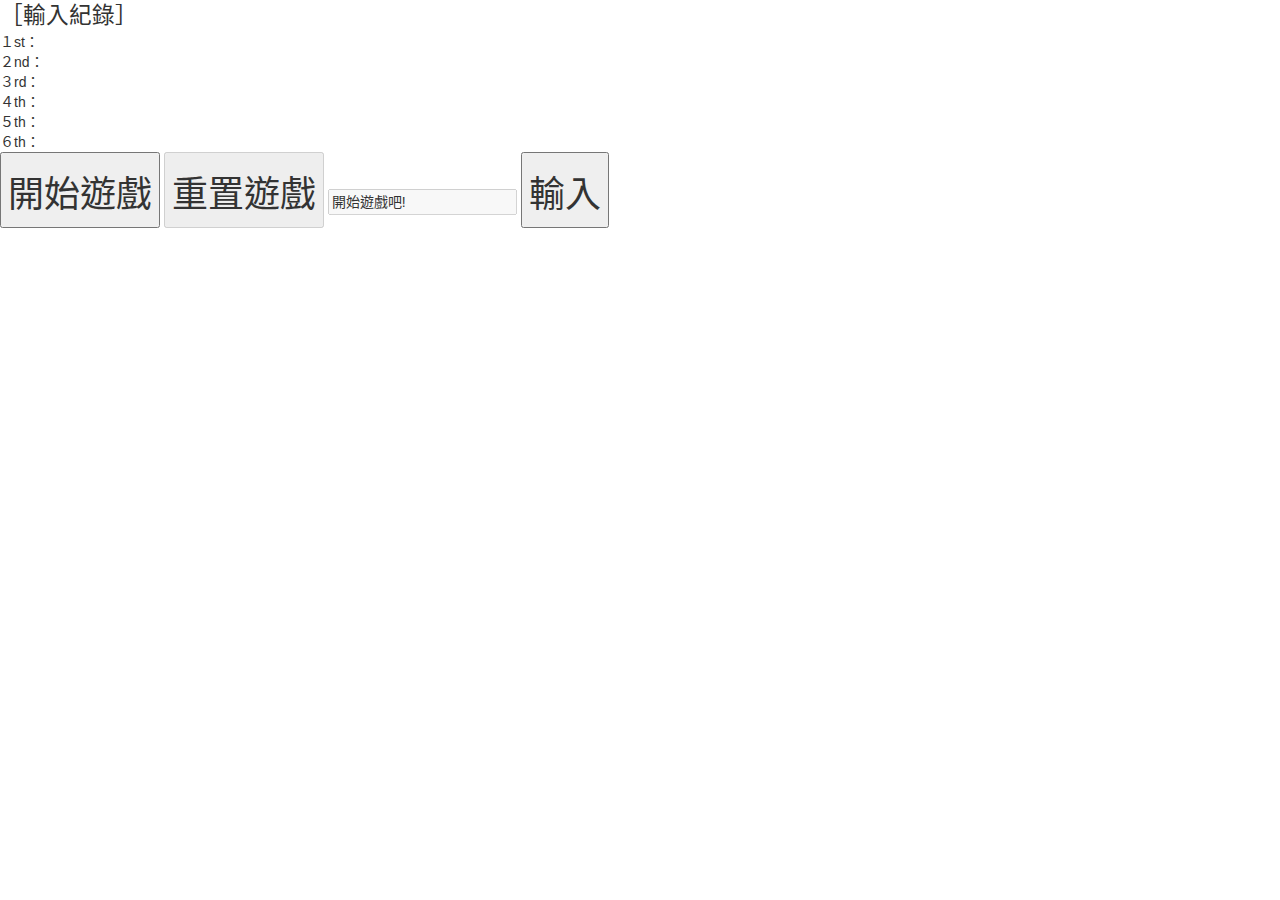
==== finalproject/index.html @ 57e8ae84 "Add files via upload" ====
<!DOCTYPE html>
<html lang="zh-tw">
<head>
    <meta charset="UTF-8">
    <meta name="viewport" content="width=device-width, initial-scale=1.0">
    <title>拆炸彈</title>

<link rel="stylesheet" href="https://maxcdn.bootstrapcdn.com/bootstrap/3.4.1/css/bootstrap.min.css">

<link rel="stylesheet" href="../css/sizeandposition.css">
</head>
<body  background="../jpg/bgbg.jpg"></body>
    <div class="reminder ">
        <div class="remindline " style="border-bottom-style: hidden;" >
            <div class="remindword" style="margin-top: 0px; font-size: 0.6cm;font-family: 標楷體;">［輸入紀錄］</div>
        </div>
        <div id="1" class="remindline">
            <div id="1" class="remindword remindcount">１st：</div>
     
        </div>
        <div id="2" class="remindline">
            <div id="2" class="remindword remindcount">２nd：</div>
        </div>
        <div id="3" class="remindline">
            <div id="3" class="remindword remindcount">３rd：</div>
        </div>
        <div id="4" class="remindline">
            <div id="4" class="remindword remindcount">４th：</div>
        </div>
        <div id="5" class="remindline">
            <div id="5" class="remindword remindcount">５th：</div>
        </div>
        <div id="6" class="remindline">
            <div id="6" class="remindword remindcount">６th：</div>
        </div>
    </div>
    <div class="bomb">
        <div class="bombsliver">
            <div class="bombnumber bm1 " style="background-image: url(../jpg/數字0.png);"></div>
            <div class="bombnumber bm2 " style="background-image: url(../jpg/數字5.png);"></div>
            <div class="bombdot bd1 " style="background-image: url(../jpg/冒號點點.png);"></div>
            <div class="bombdot bd2 " style="background-image: url(../jpg/冒號點點.png);"></div>
            <div class="bombnumber bm3 " style="background-image: url(../jpg/數字0.png);"></div>
            <div class="bombnumber bm4 " style="background-image: url(../jpg/數字0.png);"></div>
    </div>

    <button id="startgame" class="button"><h1>開始遊戲</h1></button>
    <button id="resetgame" class="button" disabled=true><h1>重置遊戲</h1></button>
    <input  id="input" class="inputblank" maxlength="4"  placeholder="請輸入炸彈密碼" value="開始遊戲吧!" disabled=true  >
    <button id="giveans" class="giveans"><h1>輸入</h1></button>
    
    <!-- jQuery -->
  <script src="https://ajax.googleapis.com/ajax/libs/jquery/3.5.1/jquery.min.js"></script>
  <!-- Bootstrap -->
  <script src="https://cdn.jsdelivr.net/npm/bootstrap@5.0.0-beta1/dist/js/bootstrap.bundle.min.js"
    integrity="sha384-ygbV9kiqUc6oa4msXn9868pTtWMgiQaeYH7/t7LECLbyPA2x65Kgf80OJFdroafW" crossorigin="anonymous">
  </script>
  <script src="../js/inputans.js"></script>
  <script src="../js/start.js"></script>
  <script src="../js/resetgame.js"></script>
</body>
</html>
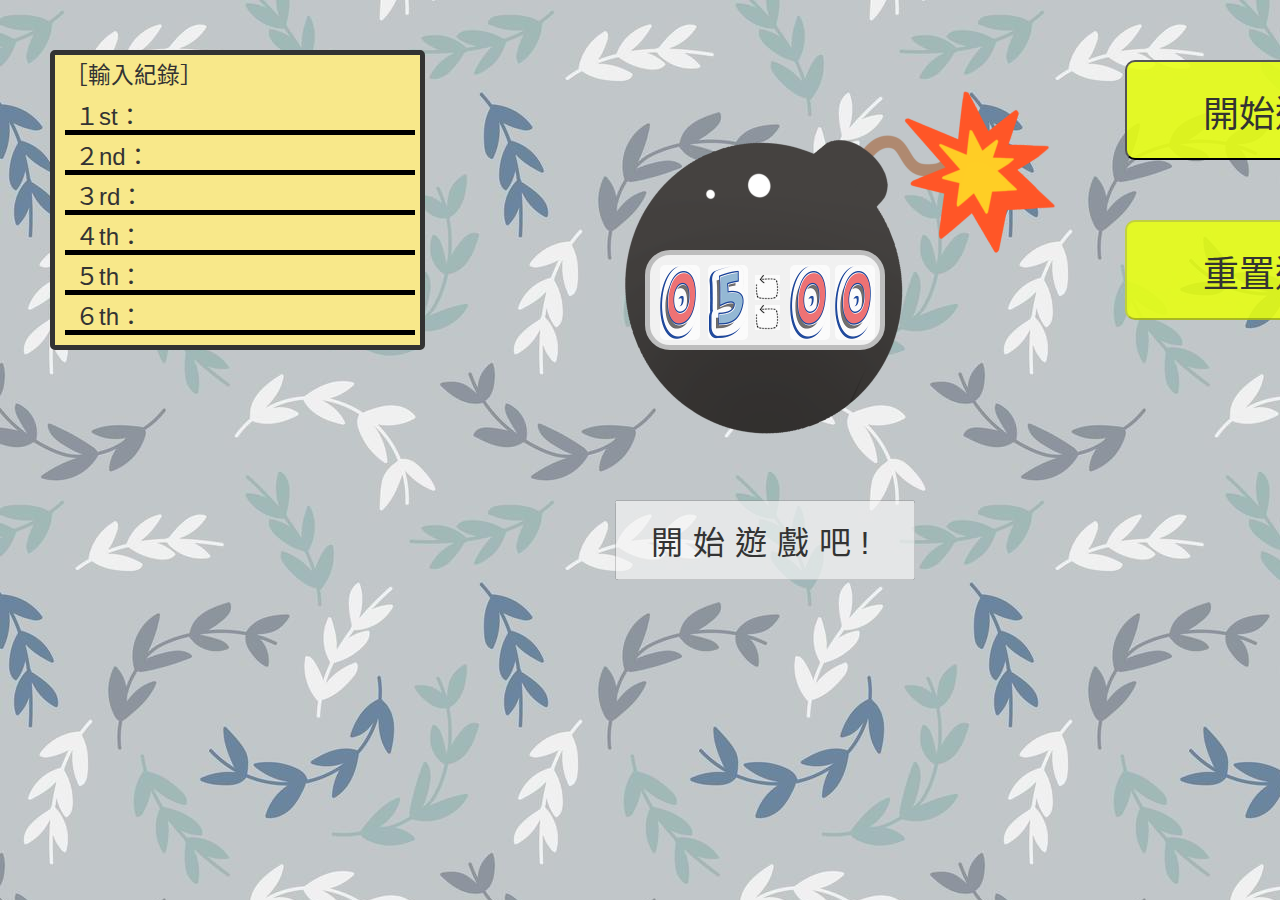
==== commit 1ac67393: "Update index.html" ====
--- a/finalproject/index.html
+++ b/finalproject/index.html
@@ -7,9 +7,9 @@
 
 <link rel="stylesheet" href="https://maxcdn.bootstrapcdn.com/bootstrap/3.4.1/css/bootstrap.min.css">
 
-<link rel="stylesheet" href="../css/sizeandposition.css">
+<link rel="stylesheet" href="./css/sizeandposition.css">
 </head>
-<body  background="../jpg/bgbg.jpg"></body>
+<body  background="./jpg/bgbg.jpg"></body>
     <div class="reminder ">
         <div class="remindline " style="border-bottom-style: hidden;" >
             <div class="remindword" style="margin-top: 0px; font-size: 0.6cm;font-family: 標楷體;">［輸入紀錄］</div>
@@ -36,12 +36,12 @@
     </div>
     <div class="bomb">
         <div class="bombsliver">
-            <div class="bombnumber bm1 " style="background-image: url(../jpg/數字0.png);"></div>
-            <div class="bombnumber bm2 " style="background-image: url(../jpg/數字5.png);"></div>
-            <div class="bombdot bd1 " style="background-image: url(../jpg/冒號點點.png);"></div>
-            <div class="bombdot bd2 " style="background-image: url(../jpg/冒號點點.png);"></div>
-            <div class="bombnumber bm3 " style="background-image: url(../jpg/數字0.png);"></div>
-            <div class="bombnumber bm4 " style="background-image: url(../jpg/數字0.png);"></div>
+            <div class="bombnumber bm1 " style="background-image: url(./jpg/數字0.png);"></div>
+            <div class="bombnumber bm2 " style="background-image: url(./jpg/數字5.png);"></div>
+            <div class="bombdot bd1 " style="background-image: url(./jpg/冒號點點.png);"></div>
+            <div class="bombdot bd2 " style="background-image: url(./jpg/冒號點點.png);"></div>
+            <div class="bombnumber bm3 " style="background-image: url(./jpg/數字0.png);"></div>
+            <div class="bombnumber bm4 " style="background-image: url(./jpg/數字0.png);"></div>
     </div>
 
     <button id="startgame" class="button"><h1>開始遊戲</h1></button>
@@ -55,8 +55,8 @@
   <script src="https://cdn.jsdelivr.net/npm/bootstrap@5.0.0-beta1/dist/js/bootstrap.bundle.min.js"
     integrity="sha384-ygbV9kiqUc6oa4msXn9868pTtWMgiQaeYH7/t7LECLbyPA2x65Kgf80OJFdroafW" crossorigin="anonymous">
   </script>
-  <script src="../js/inputans.js"></script>
-  <script src="../js/start.js"></script>
-  <script src="../js/resetgame.js"></script>
+  <script src="./js/inputans.js"></script>
+  <script src="./js/start.js"></script>
+  <script src="./js/resetgame.js"></script>
 </body>
-</html>+</html>
--- a/finalproject/css/sizeandposition.css
+++ b/finalproject/css/sizeandposition.css
@@ -0,0 +1,188 @@
+.reminder {
+    height: 300px;
+    width: 375px;
+    margin: 50px;
+    border-color: black;
+    border-radius: 5px;
+    border: 5px solid;
+    display: inline;
+    float: left;
+    background-color: #f8e88a;
+}
+
+.remindline {
+    margin-left: 10px;
+    margin-top: 5px;
+    width: 350px;
+    height: 35px;
+    border-bottom-style: solid;
+    border-bottom-width: thick;
+    border-bottom-color: black;
+    position: relative;
+}
+
+.remindword {
+
+    display: -webkit-inline-box;
+    font-size: x-large;
+    margin-top: 15px;
+}
+
+.remindcount {
+    width: 75px;
+    margin-left: 10px;
+    margin-right: 0px;
+    position: absolute;
+    top: -15px;
+}
+
+.remindnumber {
+    width: 100px;
+    height: 56.4px;
+    margin-left: 25px;
+    margin-right: 0px;
+    position: absolute;
+    top: -15px;
+    left: 80px;
+    letter-spacing: 8px;
+}
+
+.remindresult {
+    width: 150px;
+    height: 56.4px;
+    margin-left: 55px;
+    margin-right: 0px;
+    position: absolute;
+    top: -15px;
+    left: 180px;
+    letter-spacing: 8px;
+}
+
+.bomb {
+    height: 500px;
+    width: 500px;
+    background-image: url(../jpg/炸彈圖片.png);
+    display: inline;
+    float: left;
+    background-size: contain;
+    background-repeat: no-repeat;
+    margin-left: 100px;
+    position: relative;
+}
+
+.bombsliver {
+    width: 240px;
+    height: 100px;
+    background-color: #f5f5f5;
+    position: absolute;
+    top: 250px;
+    border-radius: 25px;
+    border: solid 5px silver;
+    opacity: .98;
+    left: 70px;
+}
+
+.bombnumber {
+    height: 75px;
+    width: 40px;
+    border-radius: 5px;
+    float: left;
+    background-size: contain;
+}
+
+.bm1 {
+    position: relative;
+    top: 10px;
+    left: 10px;
+}
+
+.bm2 {
+    position: relative;
+    top: 10px;
+    left: 17.5px;
+}
+
+.bm3 {
+    position: relative;
+    top: 10px;
+    left: 10px;
+}
+
+.bm4 {
+    position: relative;
+    top: 10px;
+    left: 15px;
+}
+
+.bombdot {
+    height: 25px;
+    width: 25px;
+    float: left;
+    background-size: contain;
+}
+
+.bd1 {
+    position: relative;
+    top: 20px;
+    left: 25px;
+}
+
+.bd2 {
+    position: relative;
+    top: 50px;
+    left: 0px;
+}
+
+.button {
+    margin-top: 60px;
+    height: 100px;
+    width: 300px;
+    background-color: rgba(231, 255, 15, 0.877);
+    border-radius: 10px;
+    margin-left: 550px;
+}
+
+.inputblank {
+    height: 80px;
+    width: 300px;
+    font-size: xx-large;
+    margin-left: 40px;
+    margin-top: 180px;
+    text-align: center;
+    letter-spacing: 10px;
+}
+
+::placeholder {
+    /* CSS 3 標準 */
+
+    font-size: xx-large;
+    letter-spacing: normal;
+}
+
+::-webkit-input-placeholder {
+    /* Chrome, Safari */
+
+    font-size: xx-large;
+    letter-spacing: normal;
+}
+
+:-ms-input-placeholder {
+    /* IE 10+ */
+
+    font-size: xx-large;
+    letter-spacing: normal;
+}
+
+::-moz-placeholder {
+    /* Firefox 19+ */
+
+    font-size: xx-large;
+    letter-spacing: normal;
+    opacity: 1;
+
+}
+
+.giveans {
+    margin-left: 50px;
+    display: none;
+}